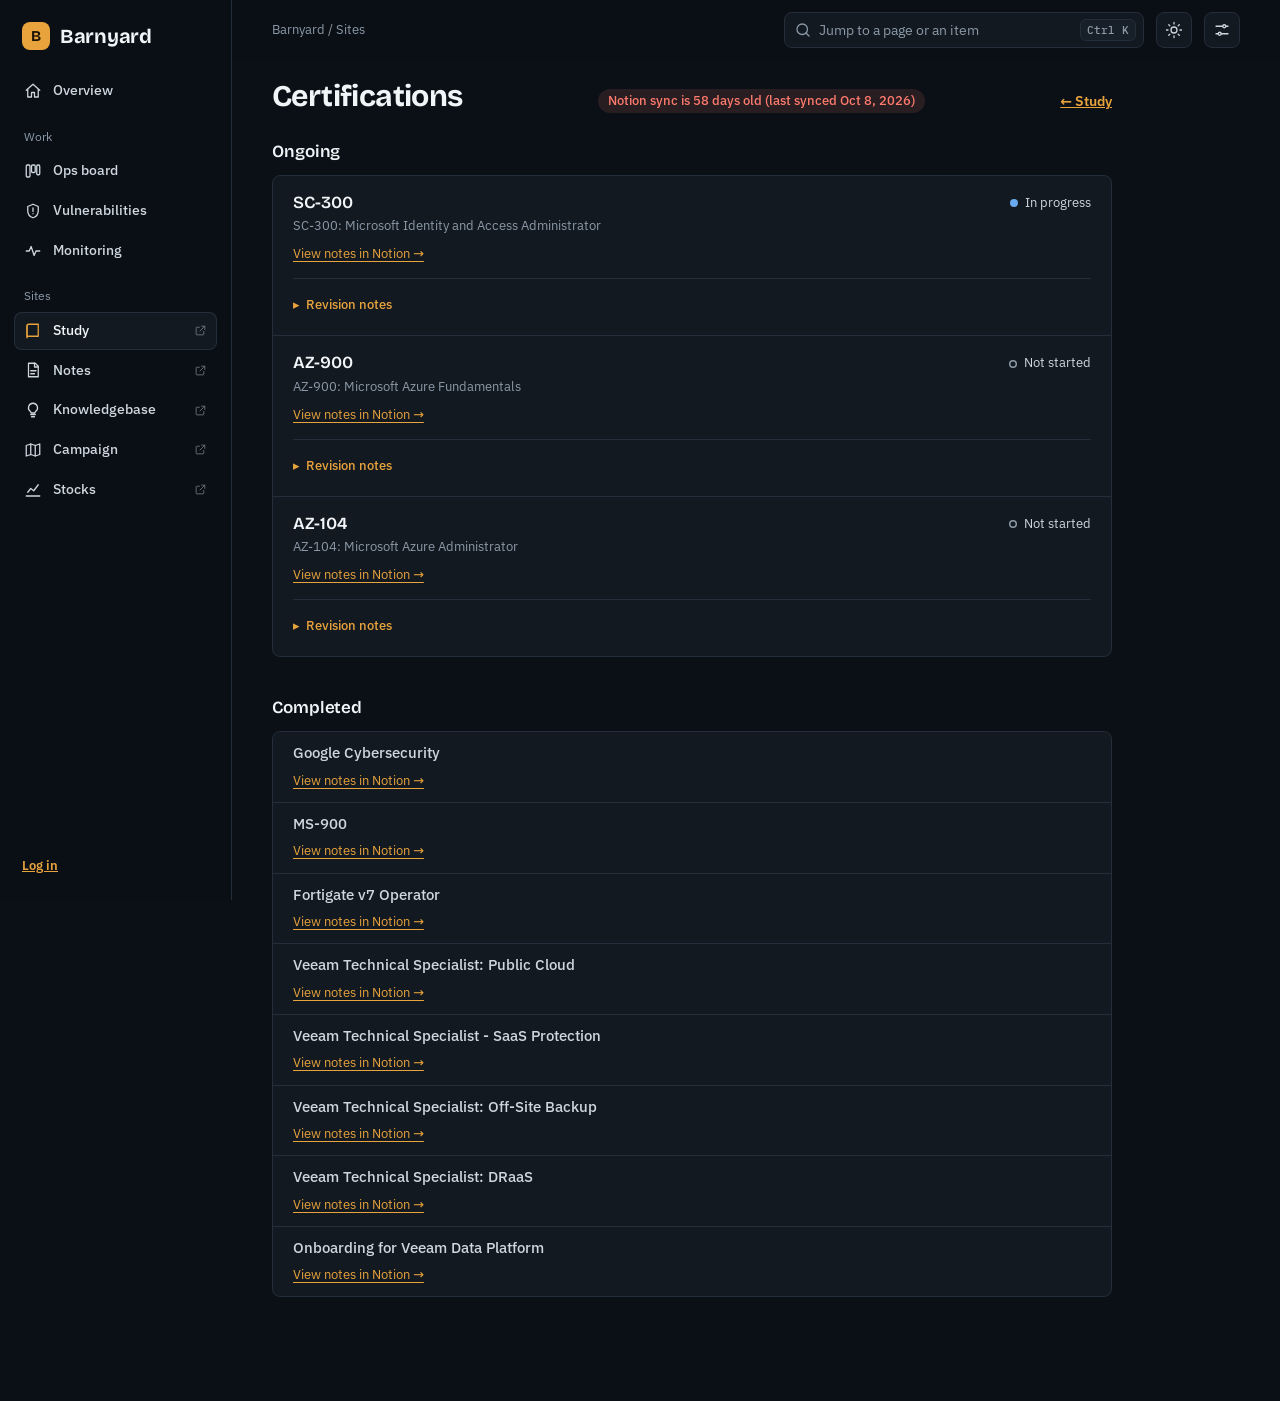
==== certifications.html @ ffe58839 "Merge main into canvas (Kitchen and Academy merged: main's pages taken, shell.js rebuilt from the hu" ====
<!doctype html>
<html lang="en">
<head>
<meta charset="utf-8">
<meta name="viewport" content="width=device-width, initial-scale=1">
<meta http-equiv="Content-Security-Policy" content="default-src 'self'; connect-src 'self' https://api.barnyard.site; style-src 'self'; script-src 'self'; img-src 'self'; base-uri 'self'; form-action 'none';">
<title>Certifications &mdash; Barnyard Study</title>
<link rel="stylesheet" href="shell.css?v=870e98a5">
<link rel="stylesheet" href="style.css?v=12bc4998">
<script src="themes.js?v=e151fb94"></script>
</head>
<body data-shell="study" data-wide>

<main id="page" class="content">

  <div class="page-head">
    <div>
      <h1>Certifications</h1>
    </div>
    <p class="generated-note" id="generated-note"></p>
    <p class="nb-open"><a href="./">&larr; Study</a></p>
  </div>

  <noscript>
    <p class="cert-empty-note">This page needs JavaScript to load the certification list. You can browse the underlying Notion pages directly instead, or view this repo on <a href="https://github.com/FarmerBarnyard/study-hub">GitHub</a>.</p>
  </noscript>

  <div id="main-content">

    <p class="cert-empty-note" id="loading-note">Loading certifications&hellip;</p>

    <section class="cert-section" aria-labelledby="ongoing-heading">
      <h2 class="section-heading" id="ongoing-heading">Ongoing</h2>
      <ul class="cert-list" id="ongoing-list" role="list"></ul>
    </section>

    <section class="cert-section" aria-labelledby="completed-heading">
      <h2 class="section-heading" id="completed-heading">Completed</h2>
      <ul class="cert-list completed" id="completed-list" role="list"></ul>
    </section>

  </div>


</main>

<script src="shell.js?v=805deabd"></script>
<script src="auth-gate.js?v=a1b7693a"></script>
<script src="app.js?v=d4fdbc64"></script>
</body>
</html>
---- shell.css ----
/* Shared look for every barnyard.site page: colour tokens, the page shell
   (sidebar, top bar, Settings panel), page backgrounds and the widgets.

   Colours are tokens on :root. Amber is the default set below; themes.js
   overrides the twelve colour tokens on <html> when another theme is chosen,
   and sets data-theme to "light" or "dark" (absent = follow the device).
   Nothing here uses an inline style or a remote resource: the site's CSP
   allows only 'self'. Backgrounds are pure CSS gradients for the same reason.

   NOTE: like auth-gate.js, this file is hand-copied into each site's repo.
   Keep the copies identical. */

/* ---------- fonts (served from this repo; open-licensed) ---------- */
@font-face { font-family: "Bricolage Grotesque"; src: url("fonts/bricolage-grotesque-var.woff2") format("woff2"); font-weight: 200 800; font-style: normal; font-display: swap; }
@font-face { font-family: "IBM Plex Sans"; src: url("fonts/ibm-plex-sans-400.woff2") format("woff2"); font-weight: 400; font-style: normal; font-display: swap; }
@font-face { font-family: "IBM Plex Sans"; src: url("fonts/ibm-plex-sans-500.woff2") format("woff2"); font-weight: 500; font-style: normal; font-display: swap; }
@font-face { font-family: "IBM Plex Sans"; src: url("fonts/ibm-plex-sans-600.woff2") format("woff2"); font-weight: 600; font-style: normal; font-display: swap; }
@font-face { font-family: "IBM Plex Mono"; src: url("fonts/ibm-plex-mono-400.woff2") format("woff2"); font-weight: 400; font-style: normal; font-display: swap; }
@font-face { font-family: "IBM Plex Mono"; src: url("fonts/ibm-plex-mono-500.woff2") format("woff2"); font-weight: 500; font-style: normal; font-display: swap; }

/* ---------- tokens ---------- */
:root {
  --bg: #f0f3f6; --panel: #ffffff; --panel-2: #f5f7f9; --line: #dce2e9;
  --fg: #2a3540; --fg-strong: #0e1720; --fg-dim: #586674;
  --accent: #a85f00; --accent-ink: #ffffff; --accent-soft: rgba(168, 95, 0, .10);
  --attn: #6446d6; --attn-soft: rgba(100, 70, 214, .09);
  /* Status colours belong to the status, not the theme. */
  --ok: #17794d; --ok-soft: rgba(23, 121, 77, .10);
  --alert: #bd3326; --alert-soft: rgba(189, 51, 38, .09);
  --info: #1d63b8; --info-soft: rgba(29, 99, 184, .09);
  --lift: 0 1px 0 rgba(15, 25, 35, .04), 0 18px 40px -24px rgba(15, 25, 35, .28);
  --font-display: "Bricolage Grotesque", "Segoe UI", system-ui, sans-serif;
  --font-body: "IBM Plex Sans", "Segoe UI", system-ui, sans-serif;
  --font-mono: "IBM Plex Mono", ui-monospace, "SFMono-Regular", Menlo, Consolas, monospace;
  --side-w: 232px; --row-gap: 44px; --col-gap: 36px; --need-pad: 16px; --card-pad: 12px 13px; --hero-gap: 36px; --base: 14px;
}
:root[data-density="compact"] { --row-gap: 26px; --col-gap: 24px; --need-pad: 9px; --card-pad: 9px 11px; --hero-gap: 22px; --base: 13px; }
:root[data-sidebar="icons"] { --side-w: 68px; }
@media (prefers-color-scheme: dark) {
  :root:not([data-theme="light"]) {
    --bg: #0b1016; --panel: #121920; --panel-2: #172029; --line: #232e3a;
    --fg: #ced7e0; --fg-strong: #f2f5f8; --fg-dim: #8c99a7;
    --accent: #e8a33d; --accent-ink: #1b1304; --accent-soft: rgba(232, 163, 61, .12);
    --attn: #a891ff; --attn-soft: rgba(168, 145, 255, .12);
    --ok: #4cc38a; --ok-soft: rgba(76, 195, 138, .12);
    --alert: #ff7b6e; --alert-soft: rgba(255, 123, 110, .12);
    --info: #6aaaf0; --info-soft: rgba(106, 170, 240, .13);
    --lift: 0 1px 0 rgba(255, 255, 255, .03), 0 22px 44px -26px rgba(0, 0, 0, .75); color-scheme: dark;
  }
}
:root[data-theme="dark"] {
  --bg: #0b1016; --panel: #121920; --panel-2: #172029; --line: #232e3a;
  --fg: #ced7e0; --fg-strong: #f2f5f8; --fg-dim: #8c99a7;
  --accent: #e8a33d; --accent-ink: #1b1304; --accent-soft: rgba(232, 163, 61, .12);
  --attn: #a891ff; --attn-soft: rgba(168, 145, 255, .12);
  --ok: #4cc38a; --ok-soft: rgba(76, 195, 138, .12);
  --alert: #ff7b6e; --alert-soft: rgba(255, 123, 110, .12);
  --info: #6aaaf0; --info-soft: rgba(106, 170, 240, .13);
  --lift: 0 1px 0 rgba(255, 255, 255, .03), 0 22px 44px -26px rgba(0, 0, 0, .75); color-scheme: dark;
}
/* Names the older widget scripts' markup was styled with. */
:root {
  --text: var(--fg); --text-dim: var(--fg-dim); --text-bright: var(--fg-strong);
  --surface: var(--panel); --surface-2: var(--panel-2); --border: var(--line);
  --amber: var(--accent); --amber-dim: color-mix(in srgb, var(--accent) 60%, var(--bg)); --amber-bg: var(--accent-soft);
  --up: var(--ok); --down: var(--alert); --stale-text: var(--fg-dim);
}

* { box-sizing: border-box; }
html, body { min-height: 100%; }
body { margin: 0; background: var(--bg); color: var(--fg); font: var(--base)/1.55 var(--font-body); }
[hidden] { display: none !important; }
button, input, select, textarea { font: inherit; color: inherit; }
a { color: inherit; }
h1, h2, h3, p { margin: 0; }
svg.i { width: 18px; height: 18px; flex: none; stroke: currentColor; fill: none; stroke-width: 1.7; stroke-linecap: round; stroke-linejoin: round; }
:focus-visible { outline: 2px solid var(--accent); outline-offset: 2px; }
.mono { font-family: var(--font-mono); font-variant-numeric: tabular-nums; }
.dim { color: var(--fg-dim); }
.sr-only { position: absolute; width: 1px; height: 1px; padding: 0; margin: -1px; overflow: hidden; clip: rect(0, 0, 0, 0); white-space: nowrap; border: 0; }

/* ---------- page backgrounds (pure CSS, drawn by .bgx-<id>) ---------- */
.bg { position: fixed; inset: 0; z-index: 0; pointer-events: none; }
:root[data-bgs="subtle"] .bg { opacity: .5; } :root[data-bgs="medium"] .bg { opacity: .85; } :root[data-bgs="strong"] .bg { opacity: 1; }
.bgx-glow { background: radial-gradient(60% 55% at 88% -8%, color-mix(in srgb, var(--accent) 42%, transparent), transparent 72%), radial-gradient(50% 45% at -6% 104%, color-mix(in srgb, var(--attn) 34%, transparent), transparent 70%); }
.bgx-mesh { background: radial-gradient(40% 40% at 12% 18%, color-mix(in srgb, var(--accent) 36%, transparent), transparent 70%), radial-gradient(38% 40% at 86% 22%, color-mix(in srgb, var(--attn) 32%, transparent), transparent 70%), radial-gradient(44% 44% at 70% 92%, color-mix(in srgb, var(--info) 32%, transparent), transparent 70%), radial-gradient(36% 36% at 6% 86%, color-mix(in srgb, var(--ok) 24%, transparent), transparent 70%); }
.bgx-aurora { background: linear-gradient(112deg, transparent 12%, color-mix(in srgb, var(--accent) 34%, transparent) 34%, color-mix(in srgb, var(--attn) 32%, transparent) 50%, color-mix(in srgb, var(--info) 30%, transparent) 66%, transparent 88%), radial-gradient(60% 50% at 20% 100%, color-mix(in srgb, var(--attn) 20%, transparent), transparent 70%); background-size: 160% 70%, 100% 100%; background-repeat: no-repeat; background-position: 30% 0, 0 0; -webkit-mask-image: linear-gradient(180deg, #000 20%, transparent 95%); mask-image: linear-gradient(180deg, #000 20%, transparent 95%); }
.bgx-spotlight { background: radial-gradient(34% 42% at 50% -6%, color-mix(in srgb, var(--fg-strong) 22%, transparent), transparent 72%), radial-gradient(80% 62% at 50% -12%, color-mix(in srgb, var(--accent) 36%, transparent), transparent 74%); }
.bgx-horizon { background: linear-gradient(180deg, transparent 30%, color-mix(in srgb, var(--accent) 26%, transparent) 75%, color-mix(in srgb, var(--attn) 38%, transparent) 100%), repeating-linear-gradient(180deg, transparent 0 22px, color-mix(in srgb, var(--accent) 12%, transparent) 22px 23px); }
.bgx-dots { background-image: radial-gradient(color-mix(in srgb, var(--fg-dim) 60%, transparent) 1.2px, transparent 1.6px); background-size: 24px 24px; -webkit-mask-image: linear-gradient(180deg, #000, transparent 85%); mask-image: linear-gradient(180deg, #000, transparent 85%); }
.bgx-grid { background-image: linear-gradient(color-mix(in srgb, var(--fg-dim) 38%, transparent) 1px, transparent 1px), linear-gradient(90deg, color-mix(in srgb, var(--fg-dim) 38%, transparent) 1px, transparent 1px); background-size: 44px 44px; -webkit-mask-image: radial-gradient(90% 80% at 50% 0%, #000 10%, transparent 80%); mask-image: radial-gradient(90% 80% at 50% 0%, #000 10%, transparent 80%); }
.bgx-blueprint { background-image: linear-gradient(color-mix(in srgb, var(--info) 40%, transparent) 1px, transparent 1px), linear-gradient(90deg, color-mix(in srgb, var(--info) 40%, transparent) 1px, transparent 1px), linear-gradient(color-mix(in srgb, var(--info) 18%, transparent) 1px, transparent 1px), linear-gradient(90deg, color-mix(in srgb, var(--info) 18%, transparent) 1px, transparent 1px); background-size: 110px 110px, 110px 110px, 22px 22px, 22px 22px; -webkit-mask-image: radial-gradient(100% 90% at 50% 0%, #000 10%, transparent 82%); mask-image: radial-gradient(100% 90% at 50% 0%, #000 10%, transparent 82%); }
.bgx-ledger { background-image: linear-gradient(90deg, transparent calc(var(--side-w) + 24px), color-mix(in srgb, var(--alert) 46%, transparent) calc(var(--side-w) + 24px), color-mix(in srgb, var(--alert) 46%, transparent) calc(var(--side-w) + 25px), transparent calc(var(--side-w) + 25px)), repeating-linear-gradient(180deg, transparent 0 31px, color-mix(in srgb, var(--fg-dim) 28%, transparent) 31px 32px); }
.bgx-stripes { background: repeating-linear-gradient(135deg, transparent 0 16px, color-mix(in srgb, var(--fg-dim) 30%, transparent) 16px 17px); -webkit-mask-image: linear-gradient(180deg, #000, transparent 90%); mask-image: linear-gradient(180deg, #000, transparent 90%); }
.bgx-lattice { background: repeating-linear-gradient(45deg, transparent 0 13px, color-mix(in srgb, var(--fg-dim) 26%, transparent) 13px 14px), repeating-linear-gradient(-45deg, transparent 0 13px, color-mix(in srgb, var(--fg-dim) 26%, transparent) 13px 14px); -webkit-mask-image: linear-gradient(180deg, #000, transparent 90%); mask-image: linear-gradient(180deg, #000, transparent 90%); }
.bgx-scales { background-image: radial-gradient(circle at 50% 100%, transparent 0 13px, color-mix(in srgb, var(--fg-dim) 36%, transparent) 13px 14px, transparent 14px), radial-gradient(circle at 50% 100%, transparent 0 13px, color-mix(in srgb, var(--fg-dim) 36%, transparent) 13px 14px, transparent 14px); background-size: 28px 14px, 28px 14px; background-position: 0 0, 14px 7px; -webkit-mask-image: linear-gradient(180deg, #000, transparent 88%); mask-image: linear-gradient(180deg, #000, transparent 88%); }
.bgx-beams { background: repeating-linear-gradient(90deg, transparent 0 22px, color-mix(in srgb, var(--accent) 34%, transparent) 22px 24px, transparent 24px 41px, color-mix(in srgb, var(--attn) 28%, transparent) 41px 42px, transparent 42px 64px); -webkit-mask-image: linear-gradient(180deg, #000, transparent 82%); mask-image: linear-gradient(180deg, #000, transparent 82%); }
.bgx-ripples { background: repeating-radial-gradient(circle at 92% -6%, transparent 0 38px, color-mix(in srgb, var(--accent) 40%, transparent) 38px 39px), repeating-radial-gradient(circle at -4% 104%, transparent 0 46px, color-mix(in srgb, var(--attn) 34%, transparent) 46px 47px); -webkit-mask-image: linear-gradient(180deg, #000 30%, rgba(0,0,0,.35)); mask-image: linear-gradient(180deg, #000 30%, rgba(0,0,0,.35)); }
.bgx-radar { background: repeating-radial-gradient(circle at 80% 20%, transparent 0 64px, color-mix(in srgb, var(--accent) 34%, transparent) 64px 65px), linear-gradient(90deg, transparent calc(80% - .5px), color-mix(in srgb, var(--accent) 28%, transparent) calc(80% - .5px), color-mix(in srgb, var(--accent) 28%, transparent) calc(80% + .5px), transparent calc(80% + .5px)), linear-gradient(180deg, transparent calc(20% - .5px), color-mix(in srgb, var(--accent) 28%, transparent) calc(20% - .5px), color-mix(in srgb, var(--accent) 28%, transparent) calc(20% + .5px), transparent calc(20% + .5px)), conic-gradient(from 190deg at 80% 20%, color-mix(in srgb, var(--accent) 26%, transparent), transparent 55deg); -webkit-mask-image: radial-gradient(90% 90% at 80% 20%, #000 20%, transparent 90%); mask-image: radial-gradient(90% 90% at 80% 20%, #000 20%, transparent 90%); }
.bgx-contours { background: repeating-radial-gradient(ellipse 70% 45% at 18% 28%, transparent 0 24px, color-mix(in srgb, var(--accent) 34%, transparent) 24px 25px), repeating-radial-gradient(ellipse 50% 75% at 86% 78%, transparent 0 28px, color-mix(in srgb, var(--attn) 32%, transparent) 28px 29px), repeating-radial-gradient(ellipse 40% 30% at 62% 8%, transparent 0 30px, color-mix(in srgb, var(--info) 24%, transparent) 30px 31px); }
.bgx-rays { background: repeating-conic-gradient(from 180deg at 100% 0%, color-mix(in srgb, var(--accent) 30%, transparent) 0 3deg, transparent 3deg 9deg); -webkit-mask-image: radial-gradient(85% 95% at 100% 0%, #000 5%, transparent 78%); mask-image: radial-gradient(85% 95% at 100% 0%, #000 5%, transparent 78%); }

/* ---------- shell ---------- */
.app { position: relative; z-index: 1; display: grid; grid-template-columns: var(--side-w) minmax(0, 1fr); min-height: 100vh; }
.side { position: sticky; top: 0; height: 100vh; align-self: start; display: flex; flex-direction: column; gap: 22px; padding: 22px 14px 16px; border-right: 1px solid var(--line); background: color-mix(in srgb, var(--bg) 70%, transparent); backdrop-filter: blur(6px); }
.brand { display: flex; align-items: center; gap: 10px; padding: 0 8px; text-decoration: none; }
.brand-mark { width: 28px; height: 28px; border-radius: 8px; background: var(--accent); color: var(--accent-ink); display: grid; place-items: center; font: 700 15px var(--font-display); flex: none; }
.brand-name { font: 700 20px/1 var(--font-display); letter-spacing: -.015em; color: var(--fg-strong); }
.nav { display: flex; flex-direction: column; gap: 2px; }
.nav-group { margin: 16px 10px 4px; font-size: 12px; color: var(--fg-dim); }
.nav a { display: flex; align-items: center; gap: 11px; padding: 8px 10px; border-radius: 8px; text-decoration: none; color: var(--fg); font-weight: 500; position: relative; }
.nav a:hover { background: var(--panel-2); }
.nav a[aria-current="page"] { background: var(--panel); color: var(--fg-strong); box-shadow: inset 0 0 0 1px var(--line); }
.nav a[aria-current="page"] svg:first-child { color: var(--accent); }
.nav .badge { margin-left: auto; min-width: 20px; padding: 0 6px; text-align: center; font: 500 11px/18px var(--font-mono); border-radius: 9px; background: var(--attn); color: var(--bg); }
.side-foot { margin-top: auto; display: flex; flex-direction: column; gap: 10px; }
.auth-status { display: flex; align-items: center; gap: 8px; flex-wrap: wrap; font-size: 13px; padding: 8px; color: var(--fg-dim); }
.auth-login-link { font-weight: 600; color: var(--accent); }
.auth-logout-btn { height: 28px; padding: 0 10px; border-radius: 8px; border: 1px solid var(--line); background: var(--panel); color: var(--fg-strong); cursor: pointer; font-size: 12.5px; font-weight: 500; }
.auth-logout-btn:hover { background: var(--panel-2); }
:root[data-sidebar="icons"] .lbl, :root[data-sidebar="icons"] .nav-group, :root[data-sidebar="icons"] .brand-name, :root[data-sidebar="icons"] .auth-status, :root[data-sidebar="icons"] .nav .ext { display: none; }
:root[data-sidebar="icons"] .side { padding-inline: 10px; align-items: center; }
:root[data-sidebar="icons"] .nav a { justify-content: center; }
:root[data-sidebar="icons"] .nav .badge { position: absolute; top: 0; right: 0; margin: 0; min-width: 16px; font-size: 10px; line-height: 16px; padding: 0 4px; }
.nav .ext { margin-left: auto; width: 13px; height: 13px; color: var(--fg-dim); opacity: .7; }
.icon-btn { display: inline-grid; place-items: center; width: 36px; height: 36px; border-radius: 8px; border: 1px solid var(--line); background: var(--panel); cursor: pointer; color: var(--fg); }
.icon-btn:hover { background: var(--panel-2); }

.main { min-width: 0; }
.top { position: sticky; top: 0; z-index: 5; display: flex; align-items: center; gap: 12px; padding: 12px 40px; background: color-mix(in srgb, var(--bg) 80%, transparent); backdrop-filter: blur(8px); }
.crumb { font-size: 13px; color: var(--fg-dim); white-space: nowrap; }
.top-spacer { flex: 1; }
.search { position: relative; width: min(360px, 40vw); }
.search > svg { position: absolute; left: 10px; top: 50%; transform: translateY(-50%); color: var(--fg-dim); pointer-events: none; }
.search input { width: 100%; height: 36px; padding: 0 12px 0 34px; border-radius: 8px; border: 1px solid var(--line); background: var(--panel); }
.search input::placeholder { color: var(--fg-dim); }
.results { position: absolute; top: calc(100% + 6px); left: 0; right: 0; max-height: 360px; overflow-y: auto; padding: 6px; border-radius: 12px; border: 1px solid var(--line); background: var(--panel); box-shadow: var(--lift); z-index: 20; }
.results .grp { padding: 6px 8px 2px; font-size: 12px; color: var(--fg-dim); }
.results button { display: flex; align-items: center; justify-content: space-between; gap: 10px; width: 100%; padding: 8px; border: 0; border-radius: 8px; background: none; text-align: left; cursor: pointer; }
.results button:hover, .results button[aria-selected="true"] { background: var(--panel-2); }
.results .none { padding: 12px 8px; color: var(--fg-dim); }
.pal-key { position: absolute; right: 8px; top: 50%; transform: translateY(-50%); padding: 1px 6px; border: 1px solid var(--line); border-radius: 6px; background: var(--panel-2); color: var(--fg-dim); font: 500 11px/18px var(--font-mono); pointer-events: none; }
.search input:focus ~ .pal-key, .search input:not(:placeholder-shown) ~ .pal-key { display: none; }

/* ---------- command palette (Ctrl+K) ---------- */
.pal-back { position: fixed; inset: 0; z-index: 70; display: flex; justify-content: center; align-items: flex-start; padding: 12vh 16px 16px; background: color-mix(in srgb, var(--bg) 55%, transparent); backdrop-filter: blur(3px); }
.pal-back[hidden] { display: none; }
.pal { width: min(620px, 100%); max-height: 70vh; display: flex; flex-direction: column; border: 1px solid var(--line); border-radius: 14px; background: var(--panel); box-shadow: var(--lift); overflow: hidden; }
.pal-input { width: 100%; height: 48px; padding: 0 16px; border: 0; border-bottom: 1px solid var(--line); border-radius: 0; background: transparent; color: var(--fg-strong); font-size: 15px; }
.pal-input:focus-visible { outline: none; box-shadow: inset 0 -2px 0 var(--accent); }
.pal-list { overflow-y: auto; padding: 6px; }
.pal-grp { padding: 8px 10px 2px; font-size: 12px; color: var(--fg-dim); }
.pal-row { display: flex; align-items: center; justify-content: space-between; gap: 12px; width: 100%; padding: 9px 10px; border: 0; border-radius: 8px; background: none; color: var(--fg); text-align: left; cursor: pointer; }
.pal-row:hover { background: var(--panel-2); }
.pal-row[aria-selected="true"] { background: var(--panel-2); box-shadow: inset 2px 0 0 var(--accent); }
.pal-title { min-width: 0; overflow-wrap: anywhere; }
.pal-note { padding: 12px 10px; color: var(--fg-dim); }
.pal-foot { padding: 8px 14px; border-top: 1px solid var(--line); font-size: 12px; }
@media (max-width: 860px) { .pal-key, .pal-foot { display: none; } .pal-back { padding-top: 8vh; } }
.content { padding: 8px 40px 64px; max-width: 1320px; }
.page-head { display: flex; align-items: flex-end; justify-content: space-between; gap: 16px; flex-wrap: wrap; margin: 12px 0 28px; }
.page-head h1 { font: 700 30px/1.1 var(--font-display); letter-spacing: -.02em; color: var(--fg-strong); text-wrap: balance; }
.page-head p { color: var(--fg-dim); margin-top: 8px; max-width: 64ch; }

/* ---------- primitives ---------- */
.lift { background: var(--panel); border: 1px solid var(--line); border-radius: 14px; box-shadow: var(--lift); }
.box { background: var(--panel); border: 1px solid var(--line); border-radius: 8px; }
.sec-head { display: flex; align-items: baseline; justify-content: space-between; gap: 10px; margin-bottom: 12px; }
.sec-head h2 { font: 600 17px/1.3 var(--font-display); letter-spacing: -.005em; color: var(--fg-strong); }
.sec-head .sub, .sec-head a { font-size: 13px; color: var(--fg-dim); }
a.sub { text-decoration: none; } a.sub:hover { color: var(--fg-strong); text-decoration: underline; }
.btn { display: inline-flex; align-items: center; justify-content: center; gap: 7px; height: 36px; padding: 0 14px; border-radius: 8px; border: 1px solid var(--line); background: var(--panel); cursor: pointer; font-weight: 500; text-decoration: none; color: var(--fg-strong); white-space: nowrap; }
.btn:hover:not(:disabled) { background: var(--panel-2); }
.btn:disabled, select:disabled, textarea:disabled, input:disabled { opacity: .5; cursor: not-allowed; }
.btn-primary { background: var(--accent); border-color: var(--accent); color: var(--accent-ink); }
.btn-primary:hover:not(:disabled) { background: var(--accent); filter: brightness(1.08); }
.btn-sm { height: 30px; padding: 0 11px; font-size: 13px; }
.btn-quiet { background: transparent; color: var(--fg-dim); }
.chip { display: inline-flex; align-items: center; gap: 5px; padding: 1px 8px; border-radius: 999px; font-size: 12px; font-weight: 500; line-height: 20px; background: var(--panel-2); color: var(--fg-dim); border: 1px solid var(--line); white-space: nowrap; }
.chip.ok { color: var(--ok); background: var(--ok-soft); border-color: transparent; }
.chip.attn { color: var(--attn); background: var(--attn-soft); border-color: transparent; }
.chip.alert { color: var(--alert); background: var(--alert-soft); border-color: transparent; }
.chip.info { color: var(--info); background: var(--info-soft); border-color: transparent; }
.chip.accent { color: var(--accent); background: var(--accent-soft); border-color: transparent; }
.st { display: inline-flex; align-items: center; gap: 7px; font-size: 13px; color: var(--fg); white-space: nowrap; }
.st i { width: 8px; height: 8px; border-radius: 50%; background: var(--fg-dim); flex: none; }
.st.ok i { background: var(--ok); } .st.info i { background: var(--info); } .st.attn i { background: var(--attn); } .st.alert i { background: var(--alert); }
.st.hollow i { background: none; box-shadow: inset 0 0 0 1.5px var(--fg-dim); }
.live { display: inline-flex; align-items: center; gap: 7px; font-size: 13px; color: var(--ok); font-weight: 500; white-space: nowrap; }
.live::before { content: ""; width: 8px; height: 8px; border-radius: 50%; background: currentColor; animation: pulse 2.4s ease-in-out infinite; }
.live.is-reconnecting, .live.is-connecting { color: var(--accent); }
.live.is-reconnecting::before, .live.is-connecting::before { animation-duration: .9s; }
.live.is-offline { color: var(--alert); }
.live.is-offline::before { animation: none; }
@keyframes pulse { 50% { opacity: .3; } }
.toast { position: fixed; left: 50%; bottom: 22px; transform: translateX(-50%); padding: 10px 16px; border-radius: 10px; background: var(--fg-strong); color: var(--bg); font-weight: 500; z-index: 60; opacity: 0; pointer-events: none; transition: opacity .2s; max-width: calc(100vw - 32px); }
.toast.show { opacity: 1; }
.empty { padding: 32px 18px; text-align: center; color: var(--fg-dim); }
.empty b { display: block; color: var(--fg-strong); margin-bottom: 4px; }

/* ---------- Overview ---------- */
.hero { margin: 20px 0 var(--hero-gap); max-width: 880px; }
.hero h1 { font: 700 clamp(32px, 4.4vw, 48px)/1.04 var(--font-display); letter-spacing: -.028em; color: var(--fg-strong); text-wrap: balance; }
.hero p { margin-top: 14px; font-size: 16px; color: var(--fg-dim); max-width: 60ch; }
.ov-status { display: flex; flex-wrap: wrap; gap: 8px; margin: calc(var(--hero-gap) * -0.5) 0 var(--hero-gap); }
.ov-status a.chip { text-decoration: none; }
.ov-status .chip-btn { font: inherit; font-size: 12px; font-weight: 500; cursor: pointer; border: 1px solid var(--line); background: transparent; color: var(--fg); }
.ov-status .chip-btn:hover:not(:disabled) { border-color: var(--accent); }
.ov-status .chip-btn:focus-visible { outline: 2px solid var(--accent); outline-offset: 1px; }
.ov-status .chip-btn.attn { border-color: transparent; }
.ov-status .chip-btn:disabled { opacity: .6; cursor: progress; }
.ov-bell { margin: 0 0 var(--hero-gap); max-width: 880px; border: 1px solid var(--line); border-radius: var(--radius, 10px); padding: 6px 16px 10px; }
.ov-bell-head { display: flex; align-items: center; justify-content: space-between; gap: 12px; padding: 8px 0; }
.ov-bell-head h2 { font: 600 15px var(--font-display); color: var(--fg-strong); }
.ov-bell ul { list-style: none; margin: 0; padding: 0; }
.ov-bell li { display: flex; align-items: baseline; justify-content: space-between; gap: 14px; padding: 8px 0; border-top: 1px solid var(--line); font-size: 14px; }
.ov-bell li.dim { display: block; color: var(--fg-dim); }
.ov-bell li a, .ov-bell li > span:first-child { color: var(--fg); text-decoration: none; }
.ov-bell li.unread a, .ov-bell li.unread > span:first-child { color: var(--fg-strong); font-weight: 600; }
.ov-bell li.attn a { color: var(--attn); }
.ov-bell li.alert a { color: var(--alert); }
.ov-bell .when { color: var(--fg-dim); font-size: 12px; white-space: nowrap; }
.ov-capture { display: flex; flex-wrap: wrap; align-items: center; gap: 8px; max-width: 880px; margin: 0 0 var(--hero-gap); }
.ov-capture input { flex: 1 1 260px; min-width: 0; font: inherit; font-size: 15px; padding: 8px 12px; border-radius: var(--radius, 10px); border: 1px solid var(--line); background: var(--surface, transparent); color: var(--fg-strong); }
.ov-capture select { font: inherit; font-size: 14px; padding: 8px 10px; border-radius: var(--radius, 10px); border: 1px solid var(--line); background: var(--surface, transparent); color: var(--fg-strong); }
.ov-capture input:focus-visible, .ov-capture select:focus-visible { outline: 2px solid var(--accent); outline-offset: 1px; }
.ov-capture .dim { font-size: 13px; }
.sr-only { position: absolute; width: 1px; height: 1px; overflow: hidden; clip: rect(0 0 0 0); white-space: nowrap; }
.ov-expiry { margin: 0 0 var(--hero-gap); max-width: 880px; }
.ov-expiry h2 { display: flex; align-items: baseline; gap: 14px; font: 600 12px var(--font-body, inherit); letter-spacing: .08em; text-transform: uppercase; color: var(--fg-dim); margin-bottom: 6px; }
.ov-expiry h2 a { font-weight: 500; letter-spacing: 0; text-transform: none; color: var(--fg-dim); font-size: 13px; }
.ov-expiry ul { list-style: none; margin: 0; padding: 0; }
.ov-expiry li { display: grid; grid-template-columns: 1fr auto auto; gap: 14px; align-items: center; padding: 8px 0; border-top: 1px solid var(--line); font-size: 14px; }
.ov-expiry li:first-child { border-top: 0; }
.ov-expiry li a { color: var(--fg-strong); text-decoration: none; font-weight: 500; }
.ov-expiry li .when { color: var(--fg-dim); font-size: 13px; font-variant-numeric: tabular-nums; }
.ov-expiry li.dim { display: block; color: var(--fg-dim); }
.widgets { display: grid; grid-template-columns: repeat(4, minmax(0, 1fr)); gap: var(--row-gap) var(--col-gap); align-items: start; }
.w { min-width: 0; container-type: inline-size; }
.w[data-size="1"] { grid-column: span 1; } .w[data-size="2"] { grid-column: span 2; } .w[data-size="4"] { grid-column: span 4; }
.w:not(.lift) { border-top: 1px solid var(--line); padding-top: 18px; }
.all-hidden { grid-column: 1 / -1; padding: 36px 0; color: var(--fg-dim); }
.need { list-style: none; margin: 0; padding: 4px 22px; }
.need li { display: grid; grid-template-columns: 1fr auto; gap: 4px 16px; align-items: center; padding: var(--need-pad) 0; border-top: 1px solid var(--line); }
.need li:first-child { border-top: 0; }
.need b { color: var(--fg-strong); font-weight: 600; font-size: 15px; }
.need p { grid-column: 1; color: var(--fg-dim); font-size: 13px; max-width: 60ch; }
.need .acts { grid-column: 2; grid-row: 1 / span 2; display: flex; gap: 6px; }
.need-head { padding: 18px 22px 0; display: flex; align-items: baseline; justify-content: space-between; gap: 10px; }
.need-head h2 { font: 600 17px var(--font-display); color: var(--fg-strong); }
.need-head a { font-size: 13px; color: var(--fg-dim); text-decoration: none; }
.need-head a:hover { color: var(--fg-strong); text-decoration: underline; }
@container (max-width: 520px) { .need li { grid-template-columns: 1fr; } .need .acts { grid-column: 1; grid-row: auto; margin-top: 6px; } }
.spine { list-style: none; margin: 0; padding: 0 0 0 18px; position: relative; }
.spine::before { content: ""; position: absolute; left: 4px; top: 8px; bottom: 8px; width: 1px; background: var(--line); }
.spine li { position: relative; padding: 0 0 18px 4px; cursor: pointer; }
.spine li::before { content: ""; position: absolute; left: -18px; top: 6px; width: 9px; height: 9px; border-radius: 50%; background: var(--accent); box-shadow: 0 0 0 4px var(--bg); }
.spine li.by-you::before { background: var(--info); }
.spine .t { color: var(--fg); }
.spine .t b { color: var(--fg-strong); font-weight: 600; }
.spine .n { display: -webkit-box; -webkit-line-clamp: 1; -webkit-box-orient: vertical; overflow: hidden; font-size: 13px; color: var(--fg-dim); }
.spine .when { font-size: 12px; color: var(--fg-dim); }
.spine li:hover .t b { color: var(--accent); }
.spine.enter li { animation: rise .5s cubic-bezier(.2, .7, .2, 1) both; animation-delay: calc(var(--i) * 80ms); }
@keyframes rise { from { opacity: 0; transform: translateY(8px); } to { opacity: 1; transform: none; } }
.row-item { display: flex; align-items: center; justify-content: space-between; gap: 12px; padding: 9px 0; border: 0; border-top: 1px solid var(--line); cursor: pointer; background: none; width: 100%; text-align: left; }
.row-item:first-of-type { border-top: 0; padding-top: 0; }
.row-item { text-decoration: none; color: inherit; }
.toast button { margin-left: 10px; border: 0; background: none; color: inherit; font-weight: 700; text-decoration: underline; cursor: pointer; min-height: 30px; }
.hub-footer { margin-top: 48px; padding-top: 16px; border-top: 1px solid var(--line); font-size: 13px; max-width: 84ch; }
.row-item b { color: var(--fg-strong); font-weight: 500; }
.row-item:hover b { color: var(--accent); }
.quick { display: flex; gap: 6px; flex-wrap: wrap; margin: 0; padding: 0; list-style: none; }
.quick a { display: inline-flex; align-items: center; gap: 6px; min-height: 30px; padding: 0 12px; border-radius: 999px; border: 1px solid var(--line); text-decoration: none; font-size: 13px; background: color-mix(in srgb, var(--bg) 60%, transparent); }
.quick a:hover { background: var(--panel); }
.quick .i { width: 13px; height: 13px; }

/* markets (live-prices.js fills the data-live-* elements) */
.market-price { display: block; font: 500 30px/1.1 var(--font-mono); color: var(--fg-strong); letter-spacing: -.02em; }
.market-change { display: block; margin-top: 6px; font: 500 14px var(--font-mono); color: var(--fg-dim); }
.market-change.up { color: var(--ok); } .market-change.down { color: var(--alert); }
.market-price.stale, .market-change.stale, .market-change.stale.up, .market-change.stale.down { color: var(--fg-dim); }
.market-asof { display: block; margin-top: 6px; font-size: 12.5px; color: var(--fg); }
.market-asof.stale { color: var(--fg-dim); }
.live-dot { display: inline-block; width: 8px; height: 8px; border-radius: 50%; background: var(--fg-dim); }
.live-dot.live-ok { background: var(--ok); animation: pulse 1.6s ease-in-out infinite; }
.live-dot.live-stale { background: color-mix(in srgb, var(--accent) 60%, var(--bg)); animation: none; }

/* weather (glance-widgets.js renders into #weather-body) */
.weather-status { color: var(--fg-dim); font-size: 13px; }
.weather-main { display: flex; align-items: baseline; gap: 10px; }
.weather-icon { font-size: 1.6rem; line-height: 1; }
.weather-temp { font-family: var(--font-mono); font-size: 1.5rem; font-weight: 500; color: var(--fg-strong); }
.weather-cond { color: var(--fg); font-size: .95rem; }
.weather-asof { color: var(--fg-dim); font-size: 12px; margin-top: 4px; }
.weather-locate-btn, .week-retry-btn { height: 30px; padding: 0 12px; border-radius: 8px; border: 1px solid var(--line); background: var(--panel); color: var(--fg-strong); cursor: pointer; font-size: 13px; font-weight: 500; }
.weather-locate-btn:hover, .week-retry-btn:hover { background: var(--panel-2); }
.weather-forecast { list-style: none; display: flex; flex-wrap: nowrap; gap: 4px; margin: 12px 0 0; padding: 0; width: 100%; }
.weather-forecast-day { flex: 1; min-width: 0; display: flex; flex-direction: column; align-items: center; gap: 2px; padding: 6px 2px; border-radius: 8px; }
.weather-forecast-day-name { font-size: 11px; font-weight: 500; color: var(--fg-dim); max-width: 100%; overflow: hidden; white-space: nowrap; }
.weather-forecast-icon { font-size: 1.1rem; line-height: 1; }
.weather-forecast-temps { display: flex; flex-direction: column; align-items: center; font-family: var(--font-mono); font-size: 11.5px; white-space: nowrap; }
.weather-forecast-high { color: var(--fg-strong); font-weight: 500; }
.weather-forecast-low { color: var(--fg-dim); }

/* this week (glance-widgets.js renders into #week-days / #week-status) */
.week-days { list-style: none; display: flex; gap: 2px; margin: 0; padding: 0; }
.week-day { flex: 1; min-width: 0; display: flex; flex-direction: column; align-items: center; gap: 4px; padding: 8px 2px; border-radius: 8px; border: 1px solid transparent; }
.week-day-name { font-size: 12px; color: var(--fg-dim); }
.week-day-num { font: 500 16px var(--font-mono); color: var(--fg-strong); }
.week-day.is-today { background: var(--accent-soft); }
.week-day.is-today .week-day-name, .week-day.is-today .week-day-num { color: var(--accent); }
.week-day-events { list-style: none; display: flex; flex-direction: column; gap: 2px; margin: 2px 0 0; padding: 0; width: 100%; }
.week-day-event { font-size: 11px; line-height: 1.25; color: var(--fg-dim); text-align: center; overflow: hidden; text-overflow: ellipsis; white-space: nowrap; max-width: 100%; }
.week-day.is-today .week-day-event { color: var(--accent); }
.week-status { color: var(--fg-dim); font-size: 13px; margin-top: 12px; display: flex; align-items: center; gap: 8px; flex-wrap: wrap; }
.week-status:empty { display: none; }
.week-range { font-size: 13px; color: var(--fg-dim); }

/* to-do (todo-widget.js) */
.todo-form { display: flex; gap: 8px; }
.todo-input, .watch-input { flex: 1; min-width: 0; height: 36px; padding: 0 10px; border-radius: 8px; border: 1px solid var(--line); background: var(--panel); }
.todo-input::placeholder { color: var(--fg-dim); }
.todo-add-btn { height: 36px; padding: 0 14px; border-radius: 8px; border: 1px solid var(--line); background: var(--panel); color: var(--fg-strong); cursor: pointer; font-weight: 500; }
.todo-add-btn:hover { background: var(--panel-2); }
.todo-list { list-style: none; display: flex; flex-direction: column; gap: 2px; margin: 10px 0 0; padding: 0; }
.todo-list:empty { display: none; }
.todo-item { display: flex; align-items: center; gap: 8px; padding: 4px 0; }
.todo-checkbox { flex: 0 0 auto; width: 16px; height: 16px; accent-color: var(--accent); cursor: pointer; }
.todo-text { flex: 1; min-width: 0; color: var(--fg); word-break: break-word; cursor: pointer; }
.todo-text.is-done { color: var(--fg-dim); text-decoration: line-through; }
.todo-remove-btn { flex: 0 0 auto; width: 26px; height: 26px; display: flex; align-items: center; justify-content: center; border-radius: 8px; border: 1px solid transparent; background: transparent; color: var(--fg-dim); cursor: pointer; }
.todo-remove-btn:hover { color: var(--alert); border-color: var(--line); }
.todo-empty, .todo-status { color: var(--fg-dim); font-size: 13px; margin-top: 10px; }
.todo-empty:empty, .todo-status:empty { display: none; }

/* ---------- Settings panel (non-modal, so the page changes beside it) ---------- */
.settings { position: fixed; top: 0; right: 0; bottom: 0; width: min(560px, 100vw); background: var(--panel); border-left: 1px solid var(--line); box-shadow: var(--lift); z-index: 45; transform: translateX(104%); visibility: hidden; transition: transform .24s ease, visibility .24s; display: flex; flex-direction: column; }
.settings.open { transform: none; visibility: visible; }
.st-head { display: flex; align-items: center; justify-content: space-between; gap: 12px; padding: 18px 22px 12px; }
.st-head h2 { font: 700 22px var(--font-display); letter-spacing: -.015em; color: var(--fg-strong); }
.st-tabs { display: flex; gap: 4px; padding: 0 22px; border-bottom: 1px solid var(--line); overflow-x: auto; }
.st-tabs button { height: 40px; padding: 0 14px; border: 0; border-bottom: 2px solid transparent; margin-bottom: -1px; background: none; cursor: pointer; font-weight: 500; color: var(--fg-dim); white-space: nowrap; }
.st-tabs button[aria-selected="true"] { color: var(--fg-strong); border-bottom-color: var(--accent); }
.st-body { overflow-y: auto; padding: 20px 22px 24px; display: flex; flex-direction: column; gap: 28px; flex: 1; }
.st-foot { display: flex; align-items: center; justify-content: space-between; gap: 12px; flex-wrap: wrap; padding: 12px 22px; border-top: 1px solid var(--line); font-size: 13px; color: var(--fg-dim); }
.sync-note { flex: 1 1 220px; min-width: 0; }
.sync-note a { color: var(--accent); text-underline-offset: 2px; }
.link-btn { appearance: none; background: none; border: 0; padding: 0; font: inherit; color: var(--accent); text-decoration: underline; text-underline-offset: 2px; cursor: pointer; }
.link-btn:focus-visible { outline: 2px solid var(--accent); outline-offset: 2px; border-radius: 3px; }
fieldset { border: 0; margin: 0; padding: 0; min-width: 0; }
legend { padding: 0; font: 600 16px var(--font-display); color: var(--fg-strong); margin-bottom: 4px; }
.hint { font-size: 13px; color: var(--fg-dim); margin-bottom: 12px; max-width: 52ch; }
.seg { display: inline-flex; padding: 3px; border-radius: 10px; background: var(--panel-2); border: 1px solid var(--line); flex-wrap: wrap; }
.seg label { position: relative; }
.seg input { position: absolute; opacity: 0; inset: 0; cursor: pointer; margin: 0; }
.seg span { display: inline-flex; align-items: center; height: 30px; padding: 0 14px; border-radius: 7px; font-weight: 500; color: var(--fg-dim); cursor: pointer; }
.seg input:checked + span { background: var(--panel); color: var(--fg-strong); box-shadow: 0 0 0 1px var(--line); }
.seg input:focus-visible + span { outline: 2px solid var(--accent); outline-offset: 1px; }
fieldset fieldset { margin-top: 20px; }
.sub-legend { font: 600 14px var(--font-body); margin: 0 0 6px; color: var(--fg-strong); }
.tiles { display: grid; grid-template-columns: repeat(auto-fill, minmax(92px, 1fr)); gap: 10px; }
.tile-group { font-size: 13px; color: var(--fg-dim); margin: 16px 0 8px; }
.tile-group:first-of-type { margin-top: 0; }
.tile { position: relative; display: block; cursor: pointer; }
.tile input { position: absolute; opacity: 0; inset: 0; cursor: pointer; margin: 0; }
.tile-card { display: flex; flex-direction: column; gap: 8px; padding: 8px; border-radius: 12px; border: 1px solid var(--line); background: var(--panel-2); transition: border-color .12s; }
.tile:hover .tile-card { border-color: var(--fg-dim); }
.tile input:checked + .tile-card { border-color: var(--fg-strong); box-shadow: 0 0 0 1px var(--fg-strong); }
.tile input:focus-visible + .tile-card { outline: 2px solid var(--accent); outline-offset: 2px; }
.swatch { display: grid; grid-template-columns: 22px 1fr; height: 58px; border-radius: 8px; overflow: hidden; border: 1px solid rgba(128, 128, 128, .28); }
.swatch .s-side { padding: 6px 4px; display: flex; flex-direction: column; gap: 3px; }
.swatch .s-side i { display: block; height: 4px; border-radius: 2px; }
.swatch .s-main { padding: 7px; display: flex; flex-direction: column; gap: 4px; }
.swatch .s-main i { display: block; height: 5px; border-radius: 3px; width: 70%; }
.swatch .s-main i:first-child { width: 42%; opacity: .8; }
.swatch .s-row { display: flex; gap: 4px; margin-top: auto; align-items: center; }
.swatch .s-row b { width: 22px; height: 8px; border-radius: 3px; }
.swatch .s-row u { width: 8px; height: 8px; border-radius: 50%; }
.tile-name { font-weight: 500; color: var(--fg-strong); display: flex; align-items: center; justify-content: space-between; gap: 6px; padding: 0 2px; }
.tile-name svg { width: 14px; height: 14px; stroke-width: 2.4; opacity: 0; }
.tile input:checked + .tile-card .tile-name svg { opacity: 1; }
.thumb { height: 58px; border-radius: 8px; background-color: var(--bg); border: 1px solid var(--line); }
.preset-row { display: flex; gap: 8px; flex-wrap: wrap; margin-bottom: 14px; }
.wlist { list-style: none; margin: 0; padding: 0; display: flex; flex-direction: column; gap: 6px; }
.wrow { display: grid; grid-template-columns: auto 1fr auto auto; gap: 10px; align-items: center; padding: 8px 10px; border: 1px solid var(--line); border-radius: 10px; background: var(--panel-2); }
.wrow.off { opacity: .6; }
.wrow .nm { font-weight: 500; color: var(--fg-strong); min-width: 0; }
.wrow select { height: 30px; border-radius: 7px; border: 1px solid var(--line); background: var(--panel); padding: 0 6px; }
.mv { display: inline-flex; gap: 2px; }
.mv button { width: 28px; height: 28px; border-radius: 7px; border: 1px solid var(--line); background: var(--panel); cursor: pointer; display: grid; place-items: center; }
.mv button:disabled { opacity: .35; cursor: default; }
.mv svg { width: 14px; height: 14px; }
.sw-toggle { position: relative; width: 38px; height: 22px; flex: none; }
.sw-toggle input { position: absolute; inset: 0; opacity: 0; cursor: pointer; margin: 0; }
.sw-toggle i { position: absolute; inset: 0; border-radius: 999px; background: var(--line); transition: background .15s; pointer-events: none; }
.sw-toggle i::after { content: ""; position: absolute; top: 3px; left: 3px; width: 16px; height: 16px; border-radius: 50%; background: var(--panel); transition: transform .15s; box-shadow: 0 1px 2px rgba(0, 0, 0, .3); }
.sw-toggle input:checked + i { background: var(--accent); }
.sw-toggle input:checked + i::after { transform: translateX(16px); background: var(--accent-ink); }
.sw-toggle input:focus-visible + i { outline: 2px solid var(--accent); outline-offset: 2px; }
.opt-row { display: flex; align-items: center; justify-content: space-between; gap: 16px; padding: 10px 0; }
.opt-row b { display: block; color: var(--fg-strong); font-weight: 500; }
.opt-row .d { font-size: 13px; color: var(--fg-dim); }

/* ---------- responsive ---------- */
@media (max-width: 1180px) {
  .widgets { grid-template-columns: repeat(2, minmax(0, 1fr)); }
  .w[data-size="4"] { grid-column: span 2; }
}
@media (max-width: 860px) {
  .app { grid-template-columns: 1fr; }
  .side, :root[data-sidebar="icons"] .side { position: fixed; z-index: 20; inset: auto 0 0 0; height: auto; flex-direction: row; padding: 6px 8px calc(6px + env(safe-area-inset-bottom, 0px)); border-right: 0; border-top: 1px solid var(--line); gap: 0; background: var(--bg); }
  .brand, .nav-group, .side-foot, .nav .ext { display: none; }
  .nav { flex-direction: row; width: 100%; justify-content: space-around; }
  :root[data-sidebar="icons"] .lbl { display: inline; }
  .nav a, :root[data-sidebar="icons"] .nav a { flex-direction: column; gap: 2px; font-size: 11px; padding: 6px 8px; min-width: 56px; }
  .nav .badge, :root[data-sidebar="icons"] .nav .badge { position: absolute; top: 0; right: 4px; margin: 0; }
  .top, .content { padding-inline: 16px; }
  .content { padding-bottom: 96px; }
  .page-head h1 { font-size: 26px; }
  .crumb { display: none; }
  .search { flex: 1; width: auto; }
  .widgets { grid-template-columns: 1fr; }
  .w[data-size="1"], .w[data-size="2"], .w[data-size="4"] { grid-column: span 1; }
  /* touch: 44px targets */
  .btn, .btn-sm, .icon-btn, .tabs button, .quick a, .toast button, .seg span, .st-tabs button, .mv button, .wrow select, .weather-locate-btn, .week-retry-btn, .todo-add-btn, .auth-logout-btn { min-height: 44px; }
  .icon-btn, .mv button { min-width: 44px; }
  .todo-input, .search input, .fld select, .fld input { min-height: 44px; }
  .todo-remove-btn { width: 44px; height: 44px; }
  .todo-item { padding: 0; }
  .sec-head a.sub, .need-head a { display: inline-flex; align-items: center; min-height: 44px; }
  .sw-toggle { width: 46px; height: 28px; } .sw-toggle i::after { width: 22px; height: 22px; } .sw-toggle input:checked + i::after { transform: translateX(18px); }
  .wrow { grid-template-columns: auto 1fr; } .wrow .mv, .wrow select { grid-column: 2; }
}
@media (max-width: 620px) { .live { display: none; } }
@media (max-width: 360px) { .weather-forecast-day-name { font-size: 9px; } }
@media (prefers-reduced-motion: reduce) {
  .live::before, .live-dot.live-ok, .spine.enter li { animation: none; }
  .settings, .toast, .tile-card, .sw-toggle i, .sw-toggle i::after { transition: none; }
}

/* ---------- very wide screens ---------- */
/* From 1900px wide, a page that opts in with <body data-wide> may grow past the 1320px cap, so a
   large monitor is not left a third empty. The cap stays for every other page. What a page does with
   the room (a rail, more columns) is its own stylesheet's business; the shared part is the cap and the
   hub's widget grid: six columns at about the width four had, so more widgets sit side by side
   and nothing gets bigger. A full-width widget takes half the row, beside the last short row. */
@media (min-width: 1900px) {
  body[data-wide] .content { max-width: 2140px; }
  body[data-wide] .widgets { grid-template-columns: repeat(6, minmax(0, 1fr)); }
  body[data-wide] .w[data-size="4"] { grid-column: span 3; }
}
---- style.css ----
/* Study page: its own layout only. Colours, type, the sidebar and the
   Settings panel come from shell.css and themes.js (hand-copied from
   barnyard-hub, so every barnyard.site page shares one look and one theme
   choice). Nothing here uses a remote resource or an inline style: the
   page's CSP allows only 'self'. */

.content { max-width: 920px; }

/* When Notion was last synced. Turns into a warning once the snapshot is old,
   because a stale list looks exactly like a current one otherwise. */
.generated-note { font-size: 13px; color: var(--fg-dim); margin: 0; }
.generated-note:empty { display: none; }
.generated-note.is-stale { color: var(--alert); background: var(--alert-soft); padding: 2px 10px; border-radius: 999px; font-weight: 500; }

h2.section-heading { font: 600 17px/1.3 var(--font-display); letter-spacing: -.005em; color: var(--fg-strong); margin: 0 0 12px; }
section.cert-section { margin-bottom: 40px; }

/* One list per section, one row per certification. */
.cert-list { list-style: none; margin: 0; padding: 0; background: var(--panel); border: 1px solid var(--line); border-radius: 8px; }
.cert-card { padding: 16px 20px; border-top: 1px solid var(--line); }
.cert-card:first-child { border-top: 0; }
.cert-head { display: flex; align-items: center; gap: 12px; flex-wrap: wrap; }
.cert-name { font: 600 17px/1.3 var(--font-display); color: var(--fg-strong); margin: 0; letter-spacing: -.005em; }

/* Status is a dot and a word, the same vocabulary as the Ops board. */
.cert-status { display: inline-flex; align-items: center; gap: 7px; margin-left: auto; font-size: 13px; color: var(--fg); white-space: nowrap; }
.cert-status::before { content: ""; width: 8px; height: 8px; border-radius: 50%; background: var(--fg-dim); flex: none; }
.cert-status.in-progress::before { background: var(--info); }
.cert-status.not-started::before { background: none; box-shadow: inset 0 0 0 1.5px var(--fg-dim); }
.cert-status.done::before { background: var(--ok); }

.cert-fullname { color: var(--fg-dim); font-size: 13px; margin: 2px 0 0; }
.cert-links { margin: 8px 0 0; font-size: 13px; display: flex; gap: 14px; flex-wrap: wrap; }
.cert-links a { color: var(--accent); text-underline-offset: 3px; }

/* Completed certifications are a quieter list: still linked, not a trophy case. */
.cert-list.completed .cert-card { padding: 11px 20px; }
.cert-list.completed .cert-name { font: 500 15px/1.3 var(--font-body); color: var(--fg); letter-spacing: 0; }
.cert-list.completed .cert-head { gap: 8px; }

/* Revision notes: a native <details>, so it opens and closes without JS and
   stays genuinely collapsed for assistive tech. */
.revision-notes { margin-top: 14px; border-top: 1px solid var(--line); padding-top: 12px; }
.revision-notes summary { cursor: pointer; font-size: 13px; font-weight: 500; color: var(--accent); list-style: none; display: flex; align-items: center; gap: 6px; min-height: 28px; }
.revision-notes summary::-webkit-details-marker { display: none; }
/* The empty alt after the slash keeps this decorative glyph out of the
   accessibility tree. */
.revision-notes summary::before { content: "▸" / ""; display: inline-block; transition: transform .15s ease; }
.revision-notes[open] summary::before { transform: rotate(90deg); }
.notes-body { margin-top: 12px; font-size: 14px; color: var(--fg); max-width: 72ch; }
.notes-body h3 { font: 600 15px var(--font-display); color: var(--fg-strong); margin: 18px 0 6px; }
.notes-body h3:first-child { margin-top: 0; }
.notes-body ul, .notes-body ol { margin: 4px 0 10px; padding-left: 20px; }
.notes-body li { margin-bottom: 3px; }
.notes-body p { margin: 4px 0 10px; }
.notes-body code { font-family: var(--font-mono); font-size: 13px; background: var(--panel-2); padding: 1px 5px; border-radius: 4px; }

.cert-empty-note { color: var(--fg-dim); font-size: 13px; margin: 8px 0 0; }
.generate-notes-btn { display: inline-flex; align-items: center; height: 30px; margin-top: 12px; padding: 0 12px; border-radius: 8px; border: 1px solid var(--line); background: var(--panel); color: var(--fg-strong); font: inherit; font-size: 13px; font-weight: 500; cursor: pointer; }
.generate-notes-btn:hover:not(:disabled) { background: var(--panel-2); }
.generate-notes-btn:disabled { opacity: .55; cursor: default; }


@media (max-width: 860px) {
  .generate-notes-btn { min-height: 44px; }
  .revision-notes summary { min-height: 44px; }
}
@media (prefers-reduced-motion: reduce) { .revision-notes summary::before { transition: none; } }

.page-head .nb-open{font-weight:600;align-self:flex-end;font-size:14px;}
.page-head .nb-open a{color:var(--amber);}

/* Very wide screens (the page opts in with data-wide; see shell.css): Ongoing on the left, the
   quieter Completed list beside it, instead of one narrow column with the rest of the screen empty.
   The cards keep their size. */
@media (min-width: 1900px) {
  #main-content { display: grid; grid-template-columns: minmax(0, 3fr) minmax(360px, 2fr); gap: 0 44px; align-items: start; }
  #main-content > #loading-note, #main-content > .cert-empty-note { grid-column: 1 / -1; }
  #main-content > section.cert-section { margin-bottom: 0; }
}
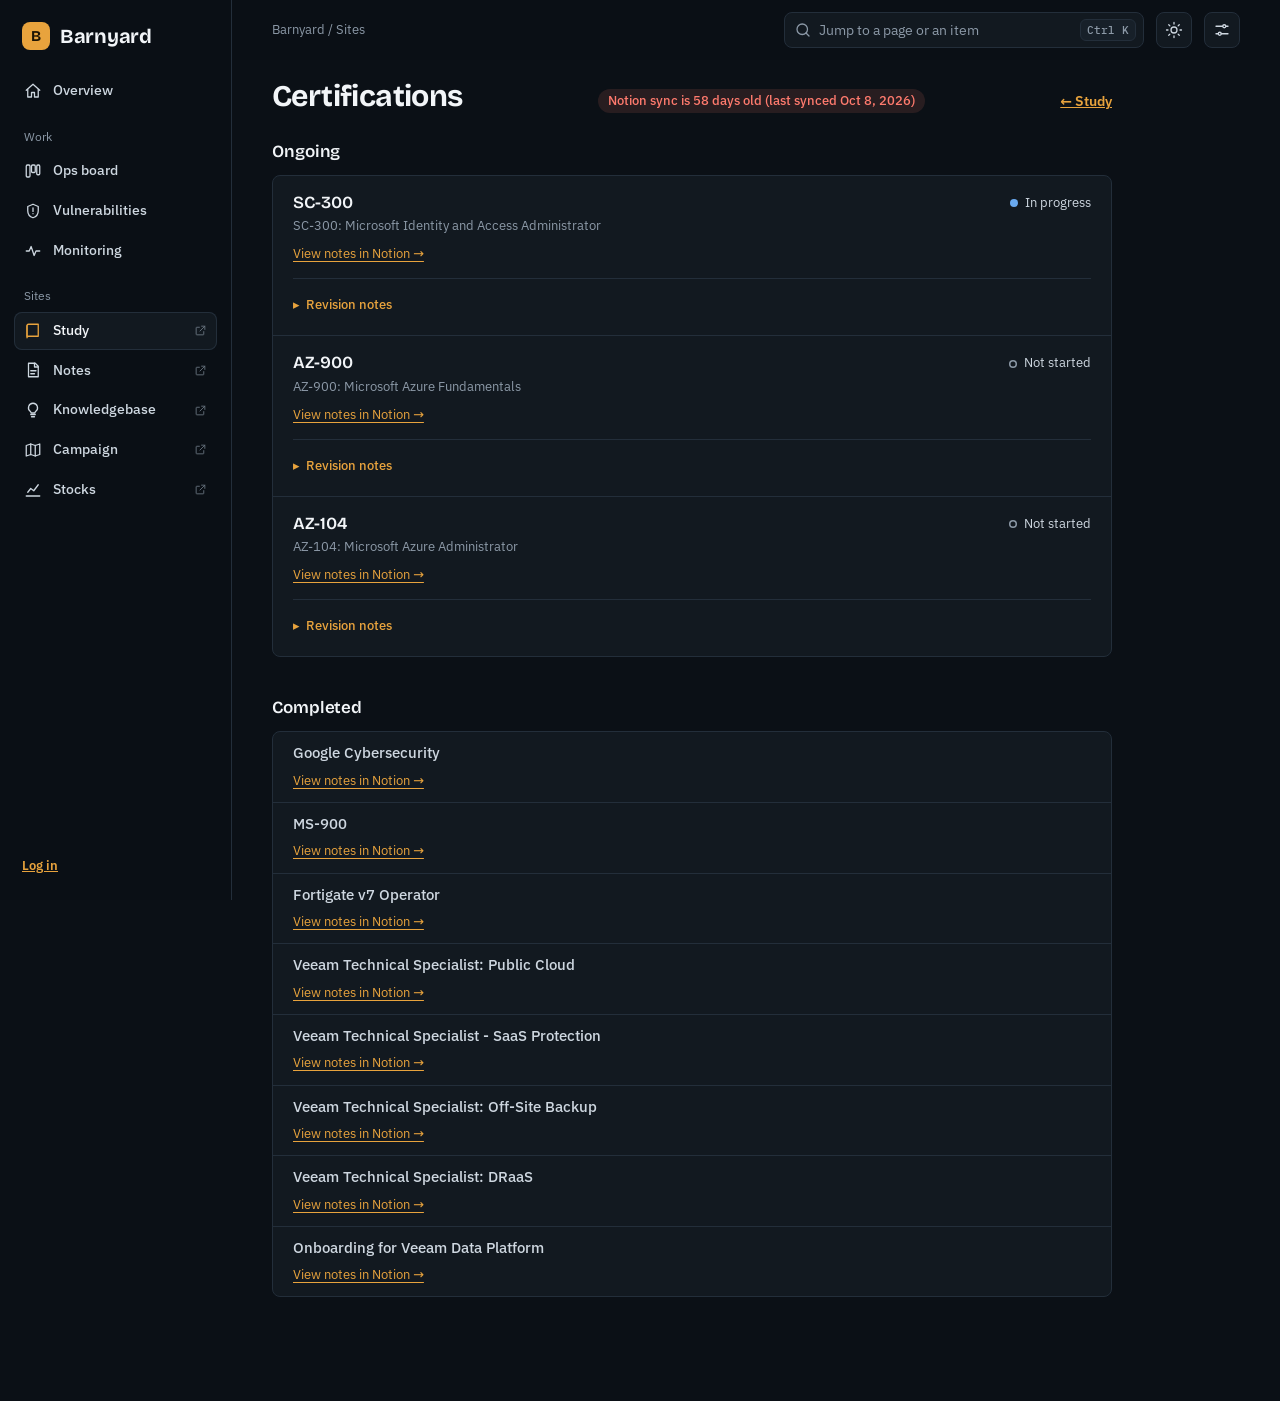
==== commit ae0afa44: "Shell: Services, Incidents, Reports and the Release board are no longer menu items Copy of barnyard-" ====
--- a/certifications.html
+++ b/certifications.html
@@ -44,7 +44,7 @@
 
 </main>
 
-<script src="shell.js?v=805deabd"></script>
+<script src="shell.js?v=0b462865"></script>
 <script src="auth-gate.js?v=a1b7693a"></script>
 <script src="app.js?v=d4fdbc64"></script>
 </body>
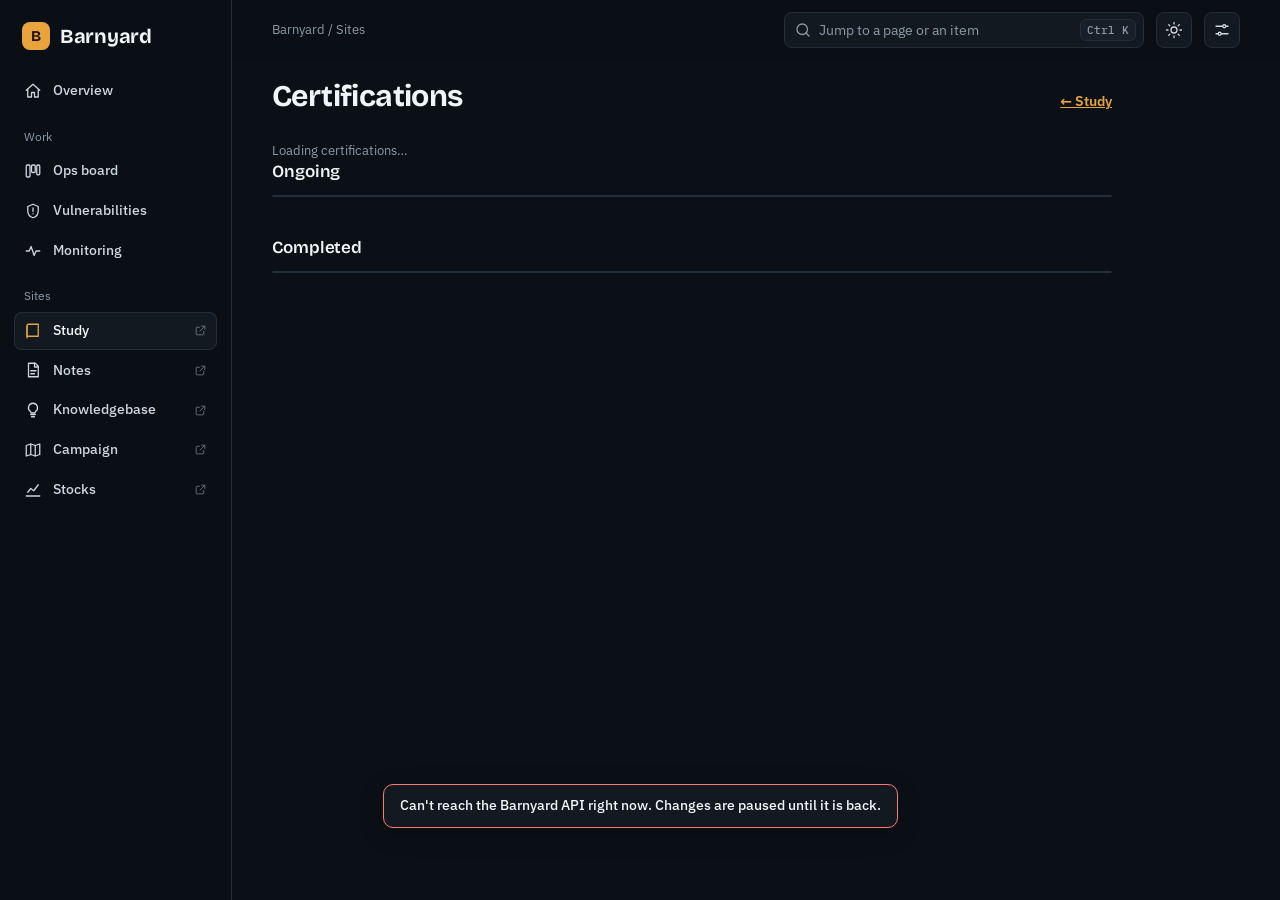
==== commit f9f3aaca: "Show the last saved data and a banner when the API cannot be reached shell.js wraps fetch for api.ba" ====
--- a/certifications.html
+++ b/certifications.html
@@ -5,7 +5,7 @@
 <meta name="viewport" content="width=device-width, initial-scale=1">
 <meta http-equiv="Content-Security-Policy" content="default-src 'self'; connect-src 'self' https://api.barnyard.site; style-src 'self'; script-src 'self'; img-src 'self'; base-uri 'self'; form-action 'none';">
 <title>Certifications &mdash; Barnyard Study</title>
-<link rel="stylesheet" href="shell.css?v=870e98a5">
+<link rel="stylesheet" href="shell.css?v=4d56e456">
 <link rel="stylesheet" href="style.css?v=12bc4998">
 <script src="themes.js?v=e151fb94"></script>
 </head>
@@ -44,7 +44,7 @@
 
 </main>
 
-<script src="shell.js?v=0b462865"></script>
+<script src="shell.js?v=617430a8"></script>
 <script src="auth-gate.js?v=a1b7693a"></script>
 <script src="app.js?v=d4fdbc64"></script>
 </body>
--- a/shell.css
+++ b/shell.css
@@ -195,6 +195,14 @@
 @keyframes pulse { 50% { opacity: .3; } }
 .toast { position: fixed; left: 50%; bottom: 22px; transform: translateX(-50%); padding: 10px 16px; border-radius: 10px; background: var(--fg-strong); color: var(--bg); font-weight: 500; z-index: 60; opacity: 0; pointer-events: none; transition: opacity .2s; max-width: calc(100vw - 32px); }
 .toast.show { opacity: 1; }
+/* The API cannot be reached (shell.js, "API fallback"): old data is on screen and changes are paused. */
+.api-banner { position: fixed; inset-inline: 16px; bottom: 72px; margin-inline: auto; width: max-content; max-width: min(720px, calc(100vw - 32px)); display: flex; align-items: center; gap: 12px; padding: 10px 16px; border-radius: 10px; background: var(--panel); color: var(--fg-strong); border: 1px solid var(--alert); box-shadow: 0 6px 24px rgba(0, 0, 0, .18); font-weight: 500; z-index: 59; }
+@media (max-width: 860px) { .api-banner { bottom: calc(88px + env(safe-area-inset-bottom, 0px)); } }
+.api-banner[hidden] { display: none; }
+.api-banner.is-back { border-color: var(--ok); }
+.api-banner button { flex: none; border: 1px solid var(--line); background: var(--panel-2); color: var(--fg-strong); border-radius: 8px; padding: 6px 12px; font: inherit; font-weight: 600; cursor: pointer; min-height: 32px; }
+.api-banner button:hover { border-color: var(--accent); }
+.api-banner button:focus-visible { outline: 2px solid var(--accent); outline-offset: 1px; }
 .empty { padding: 32px 18px; text-align: center; color: var(--fg-dim); }
 .empty b { display: block; color: var(--fg-strong); margin-bottom: 4px; }
 
